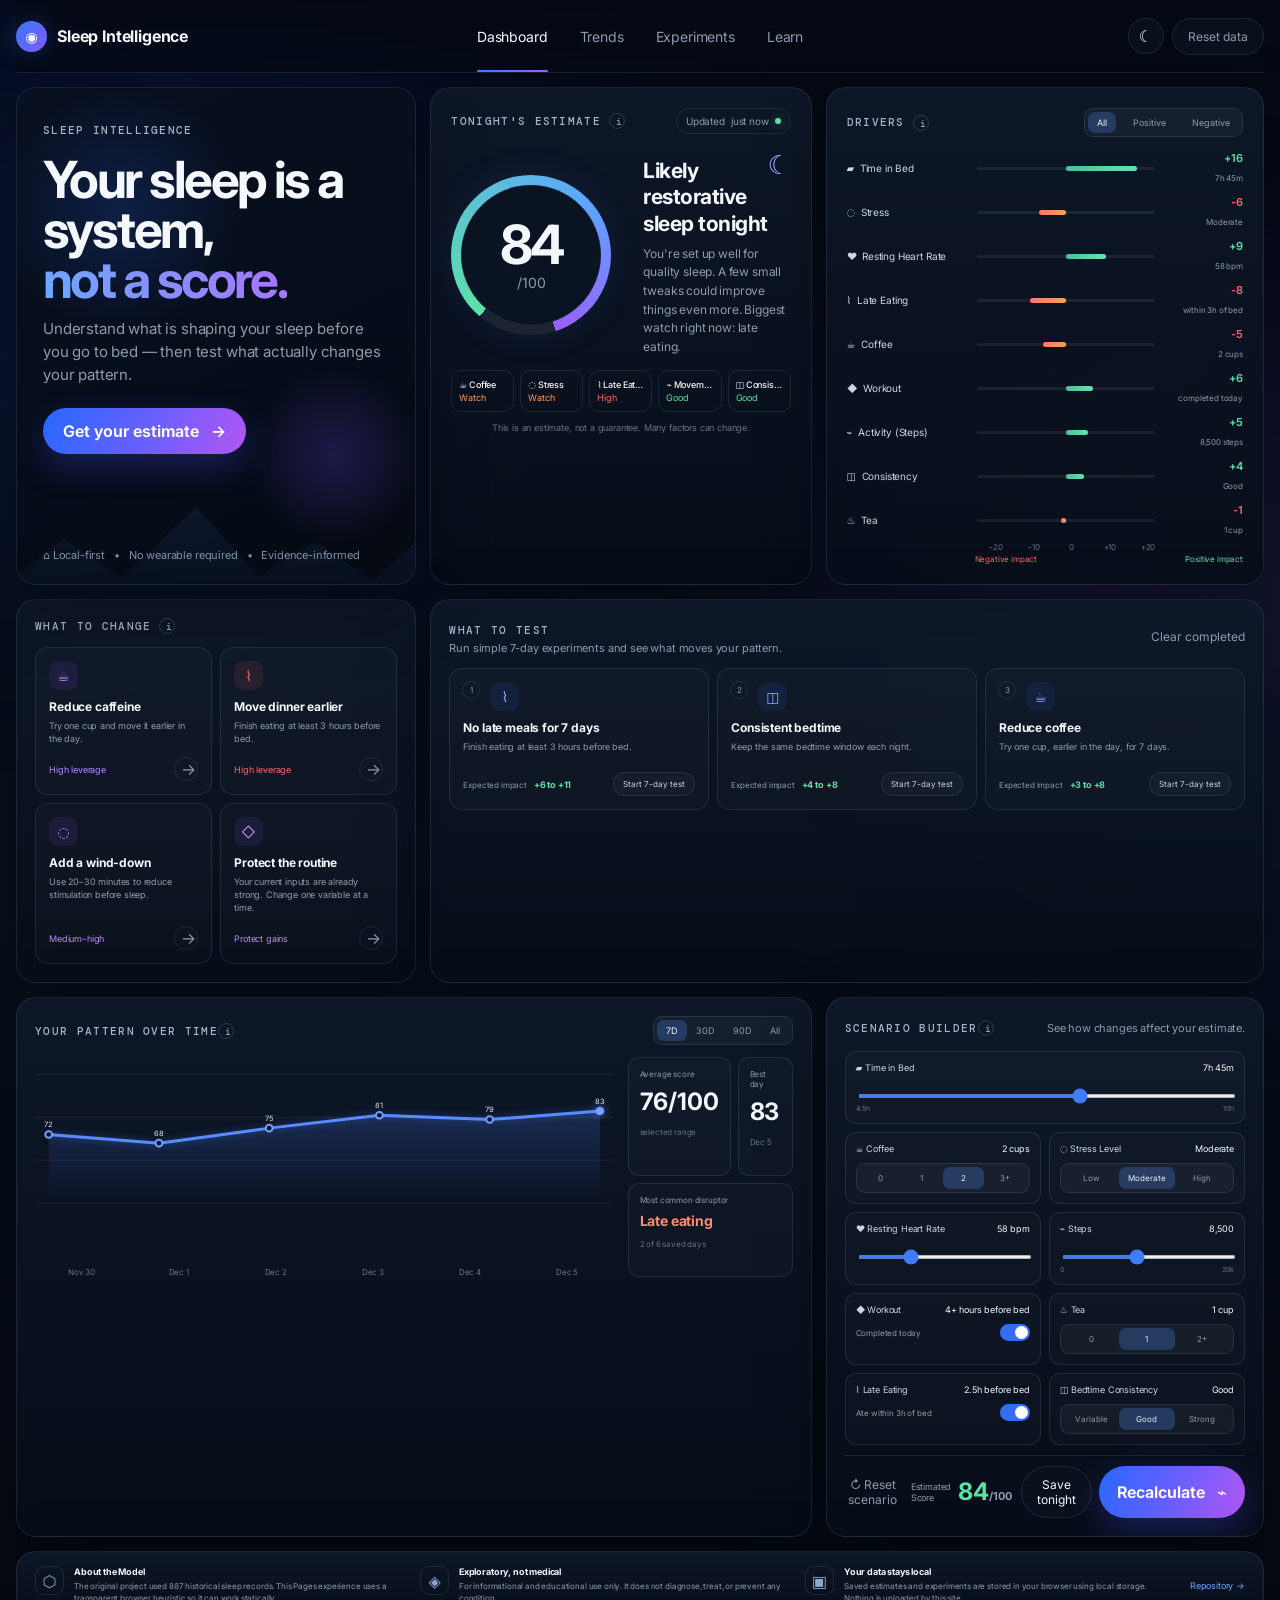
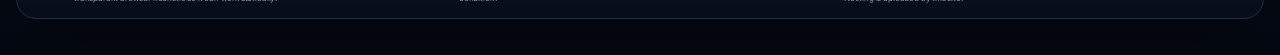
==== index.html @ 4081d312 "Serve Sleep Intelligence dashboard from configured Pages root" ====
<!doctype html>
<html lang="en">
<head>
  <meta charset="utf-8" />
  <meta name="viewport" content="width=device-width, initial-scale=1" />
  <meta name="theme-color" content="#050914" />
  <meta name="description" content="Sleep Intelligence — explore the signals shaping tonight's sleep, test changes, and build a personal pattern over time." />
  <title>Sleep Intelligence</title>
  <link rel="preconnect" href="https://fonts.googleapis.com">
  <link rel="preconnect" href="https://fonts.gstatic.com" crossorigin>
  <link href="https://fonts.googleapis.com/css2?family=DM+Mono:wght@400;500&family=Inter:wght@400;500;600;700&display=swap" rel="stylesheet">
  <link rel="stylesheet" href="docs/styles.css" />
</head>
<body>
  <div class="ambient ambient-a"></div>
  <div class="ambient ambient-b"></div>

  <header class="topbar">
    <a class="brand" href="#dashboard" aria-label="Sleep Intelligence home">
      <span class="brand-mark" aria-hidden="true">◉</span>
      <span>Sleep Intelligence</span>
    </a>
    <nav class="nav-tabs" aria-label="Primary navigation">
      <a class="active" href="#dashboard">Dashboard</a>
      <a href="#patterns">Trends</a>
      <a href="#experiments">Experiments</a>
      <a href="#about">Learn</a>
    </nav>
    <div class="top-actions">
      <button class="icon-button" id="theme-toggle" type="button" aria-label="Toggle theme" title="Toggle theme">☾</button>
      <button class="ghost-button" id="reset-data" type="button">Reset data</button>
    </div>
  </header>

  <main id="dashboard" class="dashboard-shell">
    <section class="hero-panel panel">
      <div class="hero-copy">
        <span class="eyebrow">SLEEP INTELLIGENCE</span>
        <h1>Your sleep is a system,<br><span>not a score.</span></h1>
        <p>Understand what is shaping your sleep before you go to bed — then test what actually changes your pattern.</p>
        <button class="primary-button" id="jump-to-builder" type="button">Get your estimate <span>→</span></button>
      </div>
      <div class="trust-row">
        <span>⌂ Local-first</span><span>•</span><span>No wearable required</span><span>•</span><span>Evidence-informed</span>
      </div>
    </section>

    <section class="estimate-panel panel" aria-live="polite">
      <div class="panel-heading"><div><span class="panel-title">TONIGHT'S ESTIMATE</span><button class="info-dot" type="button" data-tooltip="A browser-based directional estimate. It is not the trained Python model and it is not a medical prediction." aria-label="About tonight's estimate">i</button></div><span class="status-pill">Updated <span id="updated-time">now</span> <i></i></span></div>
      <div class="estimate-content">
        <div class="score-ring" id="score-ring"><div class="score-inner"><strong id="score">84</strong><span>/100</span></div></div>
        <div class="estimate-summary"><div class="moon-mark" aria-hidden="true">☾</div><h2 id="score-label">Likely restorative sleep tonight</h2><p id="score-copy">You're set up well for quality sleep. A few small tweaks could improve things even more.</p></div>
      </div>
      <div class="signal-badges" id="signal-badges"></div>
      <p class="microcopy">This is an estimate, not a guarantee. Many factors can change.</p>
    </section>

    <section class="drivers-panel panel">
      <div class="panel-heading"><div><span class="panel-title">DRIVERS</span><button class="info-dot" type="button" data-tooltip="Drivers show how each input moves this browser estimate relative to its neutral baseline. They do not prove causation." aria-label="About drivers">i</button></div><div class="segmented mini" id="driver-filter" role="group" aria-label="Driver filter"><button class="selected" type="button" data-filter="all">All</button><button type="button" data-filter="positive">Positive</button><button type="button" data-filter="negative">Negative</button></div></div>
      <div class="driver-list" id="driver-list"></div><div class="driver-axis"><span>−20</span><span>−10</span><span>0</span><span>+10</span><span>+20</span></div><div class="impact-legend"><span class="negative-text">Negative impact</span><span class="positive-text">Positive impact</span></div>
    </section>

    <section class="change-panel panel"><div class="section-label-row"><div><span class="panel-title">WHAT TO CHANGE</span><button class="info-dot" type="button" data-tooltip="Suggestions are generated from the inputs currently pulling your estimate down." aria-label="About recommendations">i</button></div></div><div class="recommendation-grid" id="recommendation-grid"></div></section>

    <section id="experiments" class="test-panel panel"><div class="section-label-row split"><div><span class="panel-title">WHAT TO TEST</span><p>Run simple 7-day experiments and see what moves your pattern.</p></div><button class="text-button" id="clear-experiments" type="button">Clear completed</button></div><div class="experiment-grid" id="experiment-grid"></div></section>

    <section id="patterns" class="pattern-panel panel">
      <div class="section-label-row split"><div><span class="panel-title">YOUR PATTERN OVER TIME</span><button class="info-dot" type="button" data-tooltip="Saved estimates live only in this browser's local storage unless you clear them." aria-label="About history">i</button></div><div class="segmented mini" id="range-filter" role="group" aria-label="History range"><button class="selected" type="button" data-range="7">7D</button><button type="button" data-range="30">30D</button><button type="button" data-range="90">90D</button><button type="button" data-range="all">All</button></div></div>
      <div class="trend-layout"><div class="chart-wrap"><svg id="trend-chart" viewBox="0 0 760 260" preserveAspectRatio="none" role="img" aria-label="Sleep estimate trend"></svg><div class="chart-labels" id="chart-labels"></div></div><div class="metric-stack"><div class="metric-card"><span>Average score</span><strong id="average-score">—</strong><small>selected range</small></div><div class="metric-card"><span>Best day</span><strong id="best-score">—</strong><small id="best-day">—</small></div><div class="metric-card disruptor"><span>Most common disruptor</span><strong id="common-disruptor">—</strong><small id="disruptor-count">—</small></div></div></div>
    </section>

    <section class="builder-panel panel" id="builder">
      <div class="section-label-row split"><div><span class="panel-title">SCENARIO BUILDER</span><button class="info-dot" type="button" data-tooltip="Change the inputs, recalculate, then save tonight to build your history." aria-label="About scenario builder">i</button></div><p>See how changes affect your estimate.</p></div>
      <form id="sleep-form" class="builder-grid">
        <div class="control-card wide"><div class="control-label"><span>▰ Time in Bed</span><output id="duration-value">7h 45m</output></div><input id="duration" type="range" min="4.5" max="10" step="0.25" value="7.75" /><div class="range-labels"><span>4.5h</span><span>10h</span></div></div>
        <div class="control-card"><div class="control-label"><span>☕ Coffee</span><output id="coffee-value">2 cups</output></div><div class="segmented control-segment" data-control="coffee"><button type="button" data-value="0">0</button><button type="button" data-value="1">1</button><button class="selected" type="button" data-value="2">2</button><button type="button" data-value="3">3+</button></div></div>
        <div class="control-card"><div class="control-label"><span>◌ Stress Level</span><output id="stress-value">Moderate</output></div><div class="segmented control-segment" data-control="stress"><button type="button" data-value="low">Low</button><button class="selected" type="button" data-value="moderate">Moderate</button><button type="button" data-value="high">High</button></div></div>
        <div class="control-card"><div class="control-label"><span>♥ Resting Heart Rate</span><output id="hr-value">58 bpm</output></div><input id="heart-rate" type="range" min="45" max="90" step="1" value="58" /></div>
        <div class="control-card"><div class="control-label"><span>⌁ Steps</span><output id="steps-value">8,500</output></div><input id="steps" type="range" min="0" max="20000" step="500" value="8500" /><div class="range-labels"><span>0</span><span>20k</span></div></div>
        <div class="control-card"><div class="control-label"><span>◆ Workout</span><output id="workout-value">4+ hours before bed</output></div><label class="switch-row"><span>Completed today</span><input id="workout" type="checkbox" checked><i></i></label></div>
        <div class="control-card"><div class="control-label"><span>♨ Tea</span><output id="tea-value">1 cup</output></div><div class="segmented control-segment" data-control="tea"><button type="button" data-value="0">0</button><button class="selected" type="button" data-value="1">1</button><button type="button" data-value="2">2+</button></div></div>
        <div class="control-card"><div class="control-label"><span>⌇ Late Eating</span><output id="late-value">2.5h before bed</output></div><label class="switch-row"><span>Ate within 3h of bed</span><input id="late-eating" type="checkbox" checked><i></i></label></div>
        <div class="control-card"><div class="control-label"><span>◫ Bedtime Consistency</span><output id="consistency-value">Good</output></div><div class="segmented control-segment" data-control="consistency"><button type="button" data-value="variable">Variable</button><button class="selected" type="button" data-value="good">Good</button><button type="button" data-value="strong">Strong</button></div></div>
      </form>
      <div class="builder-footer"><button class="text-button" id="reset-scenario" type="button">↻ Reset scenario</button><div class="builder-score">Estimated Score <strong><span id="footer-score">84</span><small>/100</small></strong></div><div class="builder-actions"><button class="secondary-button" id="save-tonight" type="button">Save tonight</button><button class="primary-button compact-button" id="recalculate" type="button">Recalculate <span>⌁</span></button></div></div>
    </section>

    <section id="about" class="about-strip panel">
      <article><span class="about-icon">⬡</span><div><strong>About the Model</strong><p>The original project used 887 historical sleep records. This Pages experience uses a transparent browser heuristic so it can work statically.</p></div></article>
      <article><span class="about-icon">◈</span><div><strong>Exploratory, not medical</strong><p>For informational and educational use only. It does not diagnose, treat, or prevent any condition.</p></div></article>
      <article><span class="about-icon">▣</span><div><strong>Your data stays local</strong><p>Saved estimates and experiments are stored in your browser using local storage. Nothing is uploaded by this site.</p></div></article>
      <a class="learn-link" href="https://github.com/Iamlegend-Imani/SleepPredictor" target="_blank" rel="noreferrer">Repository →</a>
    </section>
  </main>
  <div class="toast" id="toast" role="status" aria-live="polite"></div>
  <script src="docs/app.js"></script>
</body>
</html>
---- docs/styles.css ----
:root {
  --bg: #050914;
  --bg-2: #08101d;
  --panel: rgba(10, 18, 31, .90);
  --panel-2: rgba(13, 24, 40, .92);
  --panel-3: rgba(18, 30, 50, .78);
  --text: #f4f7fb;
  --muted: #8e9bad;
  --muted-2: #657387;
  --line: rgba(164, 185, 219, .13);
  --line-strong: rgba(164, 185, 219, .22);
  --blue: #3f7cff;
  --blue-2: #68a0ff;
  --purple: #9b5cff;
  --green: #5ce1a7;
  --orange: #ff9d55;
  --red: #ff646f;
  --yellow: #ffd36a;
  --shadow: 0 22px 70px rgba(0, 0, 0, .28);
  --radius: 20px;
}

* { box-sizing: border-box; }
html { scroll-behavior: smooth; }
body {
  margin: 0;
  min-height: 100vh;
  overflow-x: hidden;
  color: var(--text);
  background:
    radial-gradient(circle at 18% 16%, rgba(36, 92, 255, .10), transparent 28%),
    radial-gradient(circle at 82% 30%, rgba(140, 69, 255, .08), transparent 26%),
    linear-gradient(180deg, #040813 0%, #07101c 52%, #040812 100%);
  font-family: Inter, ui-sans-serif, system-ui, -apple-system, BlinkMacSystemFont, "Segoe UI", sans-serif;
  letter-spacing: -.01em;
}

body.light {
  --bg: #edf3fb;
  --bg-2: #f7faff;
  --panel: rgba(255,255,255,.90);
  --panel-2: rgba(248,251,255,.96);
  --panel-3: rgba(235,242,252,.92);
  --text: #122033;
  --muted: #5f7087;
  --muted-2: #7e8da0;
  --line: rgba(31, 61, 105, .12);
  --line-strong: rgba(31, 61, 105, .20);
  --shadow: 0 22px 70px rgba(44, 71, 110, .12);
  background: linear-gradient(180deg, #eef4fb 0%, #f8fbff 100%);
}

button, input { font: inherit; }
button { color: inherit; }
a { color: inherit; text-decoration: none; }
button:focus-visible, a:focus-visible, input:focus-visible {
  outline: 2px solid var(--blue-2);
  outline-offset: 2px;
}

.ambient {
  position: fixed;
  width: 440px;
  height: 440px;
  border-radius: 50%;
  filter: blur(150px);
  opacity: .10;
  pointer-events: none;
  z-index: -1;
}
.ambient-a { background: #316dff; left: -180px; top: 8%; }
.ambient-b { background: #8d4dff; right: -190px; top: 42%; }

.topbar {
  width: min(1480px, calc(100% - 32px));
  margin: 0 auto;
  min-height: 72px;
  display: grid;
  grid-template-columns: 1fr auto 1fr;
  gap: 24px;
  align-items: center;
  border-bottom: 1px solid var(--line);
  position: sticky;
  top: 0;
  z-index: 20;
  backdrop-filter: blur(18px);
  background: linear-gradient(180deg, rgba(5,9,20,.92), rgba(5,9,20,.72));
}
body.light .topbar { background: rgba(247,250,255,.84); }

.brand { display: inline-flex; align-items: center; gap: 10px; font-weight: 700; width: max-content; }
.brand-mark {
  width: 31px;
  height: 31px;
  border-radius: 50%;
  display: grid;
  place-items: center;
  color: white;
  background: linear-gradient(135deg, #3976ff, #815cff);
  box-shadow: 0 0 24px rgba(72, 116, 255, .28);
  font-size: 14px;
}

.nav-tabs { display: flex; align-items: stretch; gap: 32px; height: 72px; }
.nav-tabs a {
  display: grid;
  place-items: center;
  position: relative;
  font-size: 14px;
  color: var(--muted);
  transition: color .2s ease;
}
.nav-tabs a:hover, .nav-tabs a.active { color: var(--text); }
.nav-tabs a.active::after {
  content: "";
  position: absolute;
  left: 0;
  right: 0;
  bottom: 0;
  height: 2px;
  border-radius: 2px;
  background: linear-gradient(90deg, var(--blue), #a75cff);
}

.top-actions { justify-self: end; display: flex; gap: 8px; align-items: center; }
.icon-button, .ghost-button, .secondary-button, .text-button, .primary-button {
  border: 0;
  cursor: pointer;
  transition: transform .18s ease, background .18s ease, border-color .18s ease, opacity .18s ease;
}
.icon-button:hover, .ghost-button:hover, .secondary-button:hover, .primary-button:hover { transform: translateY(-1px); }
.icon-button {
  width: 36px;
  height: 36px;
  display: grid;
  place-items: center;
  border-radius: 999px;
  border: 1px solid var(--line);
  background: var(--panel);
}
.ghost-button, .secondary-button {
  border: 1px solid var(--line);
  background: var(--panel);
  border-radius: 999px;
  padding: 10px 15px;
  color: var(--muted);
  font-size: 12px;
}
.secondary-button { color: var(--text); }
.text-button { background: transparent; color: var(--muted); padding: 6px 0; font-size: 12px; }
.text-button:hover { color: var(--text); }
.primary-button {
  display: inline-flex;
  align-items: center;
  justify-content: center;
  gap: 12px;
  padding: 13px 20px;
  border-radius: 999px;
  background: linear-gradient(110deg, #2868ff, #6f5eff 55%, #b156f1);
  color: #fff;
  font-weight: 650;
  box-shadow: 0 12px 34px rgba(76, 84, 255, .28);
}
.compact-button { padding: 11px 18px; }

.dashboard-shell {
  width: min(1480px, calc(100% - 32px));
  margin: 14px auto 36px;
  display: grid;
  grid-template-columns: 1.05fr 1fr 1.15fr;
  gap: 14px;
}

.panel {
  border: 1px solid var(--line);
  border-radius: var(--radius);
  background: linear-gradient(180deg, rgba(14, 24, 40, .94), rgba(7, 14, 25, .94));
  box-shadow: var(--shadow);
  overflow: hidden;
}
body.light .panel { background: var(--panel); }

.hero-panel {
  min-height: 345px;
  padding: 30px 26px 22px;
  display: flex;
  flex-direction: column;
  justify-content: space-between;
  position: relative;
  background:
    radial-gradient(circle at 80% 74%, rgba(115, 76, 255, .22), transparent 18%),
    radial-gradient(circle at 26% 25%, rgba(47, 110, 255, .18), transparent 26%),
    linear-gradient(155deg, rgba(8,17,33,.97), rgba(5,10,19,.98));
}
.hero-panel::after {
  content: "";
  position: absolute;
  left: -6%;
  right: -5%;
  bottom: -50px;
  height: 165px;
  opacity: .42;
  clip-path: polygon(0 76%, 16% 42%, 29% 66%, 46% 23%, 60% 65%, 73% 44%, 86% 68%, 100% 33%, 100% 100%, 0 100%);
  background: linear-gradient(180deg, #172b50, #07101f);
  pointer-events: none;
}
.hero-copy, .trust-row { position: relative; z-index: 2; }
.eyebrow, .panel-title {
  font: 500 11px/1 DM Mono, ui-monospace, monospace;
  letter-spacing: .12em;
  color: #a7b4c7;
}
.hero-panel h1 {
  margin: 16px 0 12px;
  font-size: clamp(36px, 4vw, 58px);
  line-height: .98;
  letter-spacing: -.05em;
}
.hero-panel h1 span {
  background: linear-gradient(90deg, #6ca7ff, #a675ff);
  -webkit-background-clip: text;
  background-clip: text;
  color: transparent;
}
.hero-panel p { margin: 0 0 22px; color: var(--muted); max-width: 520px; font-size: 15px; line-height: 1.55; }
.trust-row { display: flex; flex-wrap: wrap; gap: 9px; color: #8290a5; font-size: 11px; }

.estimate-panel { padding: 20px; min-height: 345px; }
.panel-heading, .section-label-row {
  display: flex;
  align-items: center;
  justify-content: space-between;
  gap: 12px;
}
.panel-heading > div, .section-label-row > div:first-child { display: flex; align-items: center; gap: 8px; }
.section-label-row.split > div:first-child { display: block; }
.section-label-row.split > div:first-child .panel-title { display: inline-block; margin-bottom: 5px; }
.section-label-row p { margin: 0; color: var(--muted); font-size: 11px; }
.info-dot {
  width: 16px;
  height: 16px;
  border-radius: 50%;
  border: 1px solid var(--line-strong);
  background: transparent;
  color: var(--muted);
  font: 500 10px DM Mono, monospace;
  cursor: help;
  position: relative;
}
.info-dot:hover::after, .info-dot:focus-visible::after {
  content: attr(data-tooltip);
  position: absolute;
  top: 22px;
  left: 0;
  width: 260px;
  padding: 10px 12px;
  border-radius: 10px;
  background: #101a2b;
  border: 1px solid var(--line-strong);
  color: #dce6f5;
  font: 400 11px/1.45 Inter, sans-serif;
  letter-spacing: normal;
  z-index: 50;
  box-shadow: var(--shadow);
  text-align: left;
}
.status-pill {
  display: inline-flex;
  align-items: center;
  gap: 6px;
  padding: 6px 9px;
  border: 1px solid var(--line);
  border-radius: 999px;
  color: var(--muted);
  font-size: 10px;
}
.status-pill i { width: 6px; height: 6px; border-radius: 50%; background: var(--green); box-shadow: 0 0 10px rgba(92,225,167,.6); }

.estimate-content { display: grid; grid-template-columns: 170px 1fr; gap: 22px; align-items: center; padding: 19px 0 14px; }
.score-ring {
  width: 160px;
  height: 160px;
  border-radius: 50%;
  display: grid;
  place-items: center;
  background: conic-gradient(from 220deg, #5ce1a7 0deg, #5ba6ff 190deg, #9a5eff 302deg, rgba(255,255,255,.08) 302deg 360deg);
  box-shadow: 0 0 35px rgba(74, 121, 255, .10);
  position: relative;
}
.score-ring::before { content: ""; position: absolute; inset: 10px; border-radius: 50%; background: #091321; border: 1px solid rgba(255,255,255,.05); }
body.light .score-ring::before { background: #f7fbff; }
.score-inner { position: relative; z-index: 2; text-align: center; }
.score-inner strong { display: block; font-size: 54px; letter-spacing: -.055em; line-height: 1; }
.score-inner span { color: var(--muted); font-size: 14px; }
.estimate-summary { position: relative; }
.estimate-summary h2 { margin: 5px 0 8px; font-size: 21px; line-height: 1.25; letter-spacing: -.025em; max-width: 260px; }
.estimate-summary p { margin: 0; color: var(--muted); font-size: 12px; line-height: 1.55; max-width: 300px; }
.moon-mark { font-size: 26px; color: #9cb3ff; position: absolute; right: 0; top: -4px; }
.signal-badges { display: grid; grid-template-columns: repeat(5, 1fr); gap: 6px; }
.signal-badge { border: 1px solid var(--line); border-radius: 10px; padding: 8px 7px; min-width: 0; }
.signal-badge strong { display: block; font-size: 9px; font-weight: 500; white-space: nowrap; overflow: hidden; text-overflow: ellipsis; }
.signal-badge span { display: block; margin-top: 2px; font-size: 9px; color: var(--green); }
.signal-badge.watch span { color: var(--orange); }
.signal-badge.bad span { color: var(--red); }
.microcopy { text-align: center; color: var(--muted-2); font-size: 9px; margin: 10px 0 0; }

.drivers-panel { padding: 20px; min-height: 345px; }
.segmented { display: inline-flex; padding: 3px; border-radius: 9px; background: rgba(255,255,255,.04); border: 1px solid var(--line); }
.segmented button {
  border: 0;
  background: transparent;
  color: var(--muted);
  cursor: pointer;
  border-radius: 7px;
}
.segmented.mini button { padding: 5px 9px; font-size: 9px; }
.segmented button.selected { background: rgba(69,112,197,.35); color: #eaf2ff; }
body.light .segmented button.selected { color: #17355e; background: #dce8fa; }
.driver-list { margin-top: 14px; display: grid; gap: 10px; }
.driver-row { display: grid; grid-template-columns: 118px 1fr 76px; gap: 12px; align-items: center; }
.driver-name { font-size: 10px; color: #cdd6e4; white-space: nowrap; overflow: hidden; text-overflow: ellipsis; }
body.light .driver-name { color: var(--text); }
.driver-track { height: 5px; position: relative; background: linear-gradient(90deg, transparent 49.6%, rgba(255,255,255,.16) 50%, transparent 50.4%); }
.driver-track::before { content: ""; position: absolute; left: 0; right: 0; top: 1px; height: 3px; border-radius: 999px; background: rgba(255,255,255,.07); }
.driver-bar { position: absolute; top: 0; height: 5px; border-radius: 999px; }
.driver-bar.positive { left: 50%; background: linear-gradient(90deg, #4fbe95, #71ddb1); }
.driver-bar.negative { right: 50%; background: linear-gradient(90deg, #ff736c, #f3a05d); }
.driver-value { text-align: right; }
.driver-value strong { display: block; font-size: 11px; font-weight: 600; }
.driver-value strong.positive { color: var(--green); }
.driver-value strong.negative { color: var(--red); }
.driver-value small { color: var(--muted); font-size: 8px; }
.driver-axis { display: grid; grid-template-columns: repeat(5, 1fr); color: var(--muted-2); font-size: 8px; padding: 5px 76px 0 130px; }
.driver-axis span { text-align: center; }
.impact-legend { display: flex; justify-content: space-between; font-size: 8px; margin-top: 2px; padding-left: 128px; }
.negative-text { color: var(--red); }
.positive-text { color: var(--green); }

.change-panel { grid-column: 1 / span 1; padding: 18px; }
.test-panel { grid-column: 2 / span 2; padding: 18px; }
.recommendation-grid { display: grid; grid-template-columns: repeat(2, 1fr); gap: 8px; margin-top: 13px; }
.recommendation-card, .experiment-card {
  border: 1px solid var(--line);
  border-radius: 13px;
  background: rgba(255,255,255,.018);
  padding: 13px;
}
.recommendation-card { min-height: 142px; display: flex; flex-direction: column; }
.rec-icon, .exp-icon { width: 29px; height: 29px; display: grid; place-items: center; border-radius: 9px; background: rgba(58, 112, 255, .10); color: #8aaeff; font-size: 14px; }
.recommendation-card[data-tone="high"] .rec-icon { background: rgba(255, 100, 111, .10); color: var(--red); }
.recommendation-card[data-tone="medium"] .rec-icon { background: rgba(155, 92, 255, .10); color: #ba8dff; }
.recommendation-card h3, .experiment-card h3 { margin: 9px 0 5px; font-size: 12px; line-height: 1.25; }
.recommendation-card p, .experiment-card p { margin: 0; color: var(--muted); font-size: 9px; line-height: 1.45; }
.recommendation-card footer { margin-top: auto; padding-top: 12px; display: flex; align-items: center; justify-content: space-between; }
.impact-tag { font-size: 9px; color: #b58aff; }
.impact-tag.high { color: var(--red); }
.rec-arrow { width: 24px; height: 24px; border-radius: 50%; border: 1px solid var(--line); background: transparent; color: var(--muted); cursor: pointer; }

.experiment-grid { display: grid; grid-template-columns: repeat(3, 1fr); gap: 8px; margin-top: 13px; }
.experiment-card { min-height: 142px; position: relative; display: flex; flex-direction: column; }
.exp-number { position: absolute; top: 12px; left: 12px; width: 18px; height: 18px; border: 1px solid var(--line); border-radius: 50%; display: grid; place-items: center; font-size: 8px; color: var(--muted); }
.exp-icon { margin-left: 27px; }
.experiment-card footer { margin-top: auto; padding-top: 10px; display: flex; align-items: center; justify-content: space-between; gap: 8px; }
.expected { color: var(--muted); font-size: 8px; }
.expected strong { margin-left: 5px; color: var(--green); font-size: 9px; }
.experiment-button { border: 1px solid var(--line); background: rgba(255,255,255,.03); color: #cdd8e8; border-radius: 999px; padding: 6px 9px; font-size: 8px; cursor: pointer; }
.experiment-button.running { color: var(--green); border-color: rgba(92,225,167,.28); background: rgba(92,225,167,.07); }
.experiment-button.complete { color: #b68bff; border-color: rgba(182,139,255,.3); }

.pattern-panel { grid-column: 1 / span 2; padding: 18px; min-height: 300px; }
.builder-panel { grid-column: 3 / span 1; padding: 18px; min-height: 300px; }
.trend-layout { display: grid; grid-template-columns: 1fr 165px; gap: 14px; margin-top: 12px; }
.chart-wrap { min-width: 0; position: relative; height: 220px; padding-bottom: 28px; }
#trend-chart { width: 100%; height: 190px; overflow: visible; }
.chart-grid-line { stroke: rgba(255,255,255,.07); stroke-width: 1; vector-effect: non-scaling-stroke; }
body.light .chart-grid-line { stroke: rgba(31,61,105,.10); }
.chart-line { fill: none; stroke: #5a8cff; stroke-width: 3; vector-effect: non-scaling-stroke; filter: drop-shadow(0 0 5px rgba(66, 121, 255, .45)); }
.chart-area { fill: url(#chartGradient); opacity: .38; }
.chart-dot { fill: #0a1220; stroke: #70a0ff; stroke-width: 2; vector-effect: non-scaling-stroke; }
.chart-dot.today { fill: #78a6ff; filter: drop-shadow(0 0 6px rgba(77,126,255,.85)); }
.chart-value { fill: #dce7f7; font-size: 10px; font-family: Inter, sans-serif; }
body.light .chart-value { fill: #294261; }
.chart-labels { display: grid; gap: 4px; position: absolute; left: 0; right: 0; bottom: 0; color: var(--muted-2); font-size: 8px; }
.chart-labels span { text-align: center; white-space: nowrap; }
.metric-stack { display: grid; grid-template-columns: 1fr 1fr; gap: 7px; }
.metric-card { border: 1px solid var(--line); border-radius: 11px; padding: 11px; min-height: 88px; background: rgba(255,255,255,.02); }
.metric-card span { display: block; color: var(--muted); font-size: 8px; }
.metric-card strong { display: block; font-size: 24px; margin: 8px 0 3px; }
.metric-card small { color: var(--muted-2); font-size: 8px; }
.metric-card.disruptor { grid-column: 1 / -1; min-height: 74px; }
.metric-card.disruptor strong { font-size: 14px; color: #ff8a72; margin: 7px 0 2px; }

.builder-grid { display: grid; grid-template-columns: 1fr 1fr; gap: 8px; margin-top: 12px; }
.control-card { border: 1px solid var(--line); border-radius: 11px; padding: 10px; background: rgba(255,255,255,.018); min-width: 0; }
.control-card.wide { grid-column: 1 / -1; }
.control-label { display: flex; align-items: center; justify-content: space-between; gap: 8px; margin-bottom: 9px; }
.control-label span { color: #cbd5e4; font-size: 9px; }
body.light .control-label span { color: var(--text); }
.control-label output { color: var(--text); font-size: 9px; white-space: nowrap; }
input[type="range"] { width: 100%; accent-color: var(--blue); height: 4px; }
.range-labels { display: flex; justify-content: space-between; margin-top: 2px; color: var(--muted-2); font-size: 7px; }
.control-segment { width: 100%; display: grid; grid-auto-flow: column; grid-auto-columns: 1fr; }
.control-segment button { padding: 6px 4px; font-size: 8px; }
.switch-row { display: flex; align-items: center; justify-content: space-between; gap: 10px; color: var(--muted); font-size: 8px; cursor: pointer; }
.switch-row input { position: absolute; opacity: 0; pointer-events: none; }
.switch-row i { width: 30px; height: 17px; border-radius: 999px; background: #222f43; position: relative; flex: none; transition: .18s ease; }
.switch-row i::after { content: ""; width: 13px; height: 13px; border-radius: 50%; position: absolute; left: 2px; top: 2px; background: #8392a7; transition: .18s ease; }
.switch-row input:checked + i { background: #356df2; }
.switch-row input:checked + i::after { transform: translateX(13px); background: white; }
.builder-footer { display: flex; align-items: center; gap: 10px; margin-top: 10px; padding-top: 10px; border-top: 1px solid var(--line); }
.builder-score { margin-left: auto; color: var(--muted); font-size: 9px; display: flex; align-items: center; gap: 7px; }
.builder-score strong { color: var(--green); font-size: 24px; line-height: 1; }
.builder-score small { color: var(--muted); font-size: 11px; }
.builder-actions { display: flex; gap: 7px; }

.about-strip { grid-column: 1 / -1; display: grid; grid-template-columns: repeat(3, 1fr) auto; gap: 18px; align-items: center; padding: 14px 18px; }
.about-strip article { display: flex; gap: 10px; align-items: flex-start; }
.about-icon { width: 29px; height: 29px; border: 1px solid var(--line); border-radius: 9px; display: grid; place-items: center; color: #8ea7ce; flex: none; }
.about-strip strong { font-size: 9px; display: block; margin-bottom: 4px; }
.about-strip p { margin: 0; color: var(--muted); font-size: 8px; line-height: 1.45; }
.learn-link { color: #72a1ff; font-size: 9px; white-space: nowrap; }

.toast {
  position: fixed;
  right: 22px;
  bottom: 22px;
  z-index: 100;
  transform: translateY(20px);
  opacity: 0;
  pointer-events: none;
  padding: 11px 14px;
  border-radius: 11px;
  border: 1px solid var(--line-strong);
  background: #101a2b;
  color: #eaf2ff;
  font-size: 11px;
  box-shadow: var(--shadow);
  transition: .22s ease;
}
.toast.show { transform: translateY(0); opacity: 1; }

@media (max-width: 1180px) {
  .dashboard-shell { grid-template-columns: 1fr 1fr; }
  .hero-panel { grid-column: 1; }
  .estimate-panel { grid-column: 2; }
  .drivers-panel, .change-panel, .test-panel, .pattern-panel, .builder-panel { grid-column: 1 / -1; }
  .drivers-panel { min-height: auto; }
  .recommendation-grid { grid-template-columns: repeat(4, 1fr); }
  .builder-grid { grid-template-columns: repeat(3, 1fr); }
  .control-card.wide { grid-column: span 2; }
}

@media (max-width: 820px) {
  .topbar { grid-template-columns: 1fr auto; min-height: 62px; }
  .nav-tabs { order: 3; grid-column: 1 / -1; height: 44px; gap: 22px; overflow-x: auto; }
  .nav-tabs a { font-size: 12px; }
  .dashboard-shell { grid-template-columns: 1fr; margin-top: 10px; }
  .hero-panel, .estimate-panel, .drivers-panel, .change-panel, .test-panel, .pattern-panel, .builder-panel { grid-column: 1; }
  .estimate-content { grid-template-columns: 140px 1fr; }
  .score-ring { width: 135px; height: 135px; }
  .score-inner strong { font-size: 46px; }
  .recommendation-grid, .experiment-grid { grid-template-columns: repeat(2, 1fr); }
  .trend-layout { grid-template-columns: 1fr; }
  .metric-stack { grid-template-columns: repeat(3, 1fr); }
  .metric-card.disruptor { grid-column: auto; }
  .builder-grid { grid-template-columns: 1fr 1fr; }
  .control-card.wide { grid-column: 1 / -1; }
  .about-strip { grid-template-columns: 1fr; }
  .learn-link { justify-self: start; }
}

@media (max-width: 560px) {
  .topbar, .dashboard-shell { width: min(100% - 18px, 1480px); }
  .top-actions .ghost-button { display: none; }
  .hero-panel { min-height: 320px; padding: 24px 18px 18px; }
  .hero-panel h1 { font-size: 39px; }
  .estimate-panel, .drivers-panel, .change-panel, .test-panel, .pattern-panel, .builder-panel { padding: 15px; }
  .estimate-content { grid-template-columns: 1fr; justify-items: center; text-align: center; }
  .estimate-summary h2, .estimate-summary p { max-width: none; }
  .moon-mark { display: none; }
  .signal-badges { grid-template-columns: repeat(2, 1fr); }
  .driver-row { grid-template-columns: 90px 1fr 58px; gap: 8px; }
  .driver-axis { padding-left: 96px; padding-right: 58px; }
  .impact-legend { padding-left: 96px; }
  .recommendation-grid, .experiment-grid, .builder-grid { grid-template-columns: 1fr; }
  .control-card.wide { grid-column: 1; }
  .trend-layout { display: block; }
  .chart-wrap { margin-bottom: 8px; }
  .metric-stack { grid-template-columns: 1fr 1fr; }
  .metric-card.disruptor { grid-column: 1 / -1; }
  .builder-footer { flex-wrap: wrap; }
  .builder-score { order: -1; width: 100%; margin-left: 0; justify-content: space-between; }
  .builder-actions { margin-left: auto; }
  .section-label-row.split { align-items: flex-start; }
}
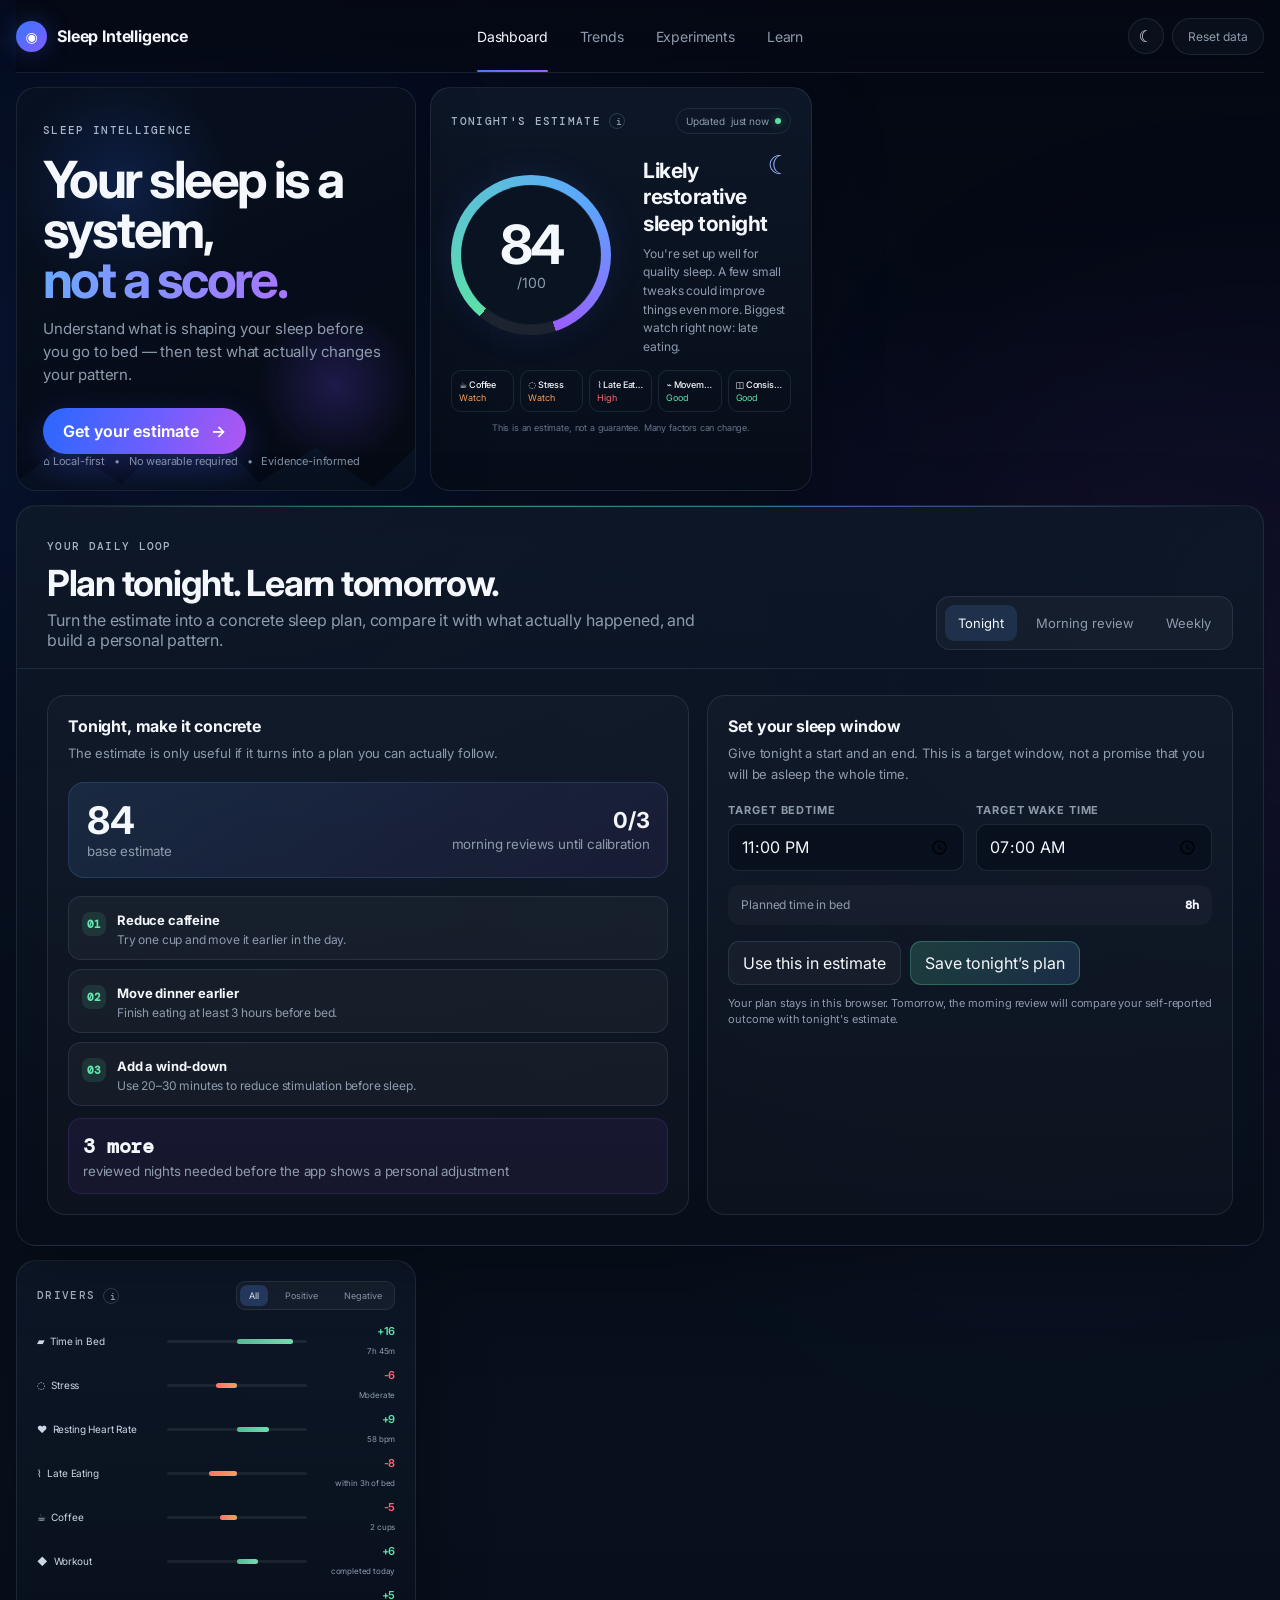
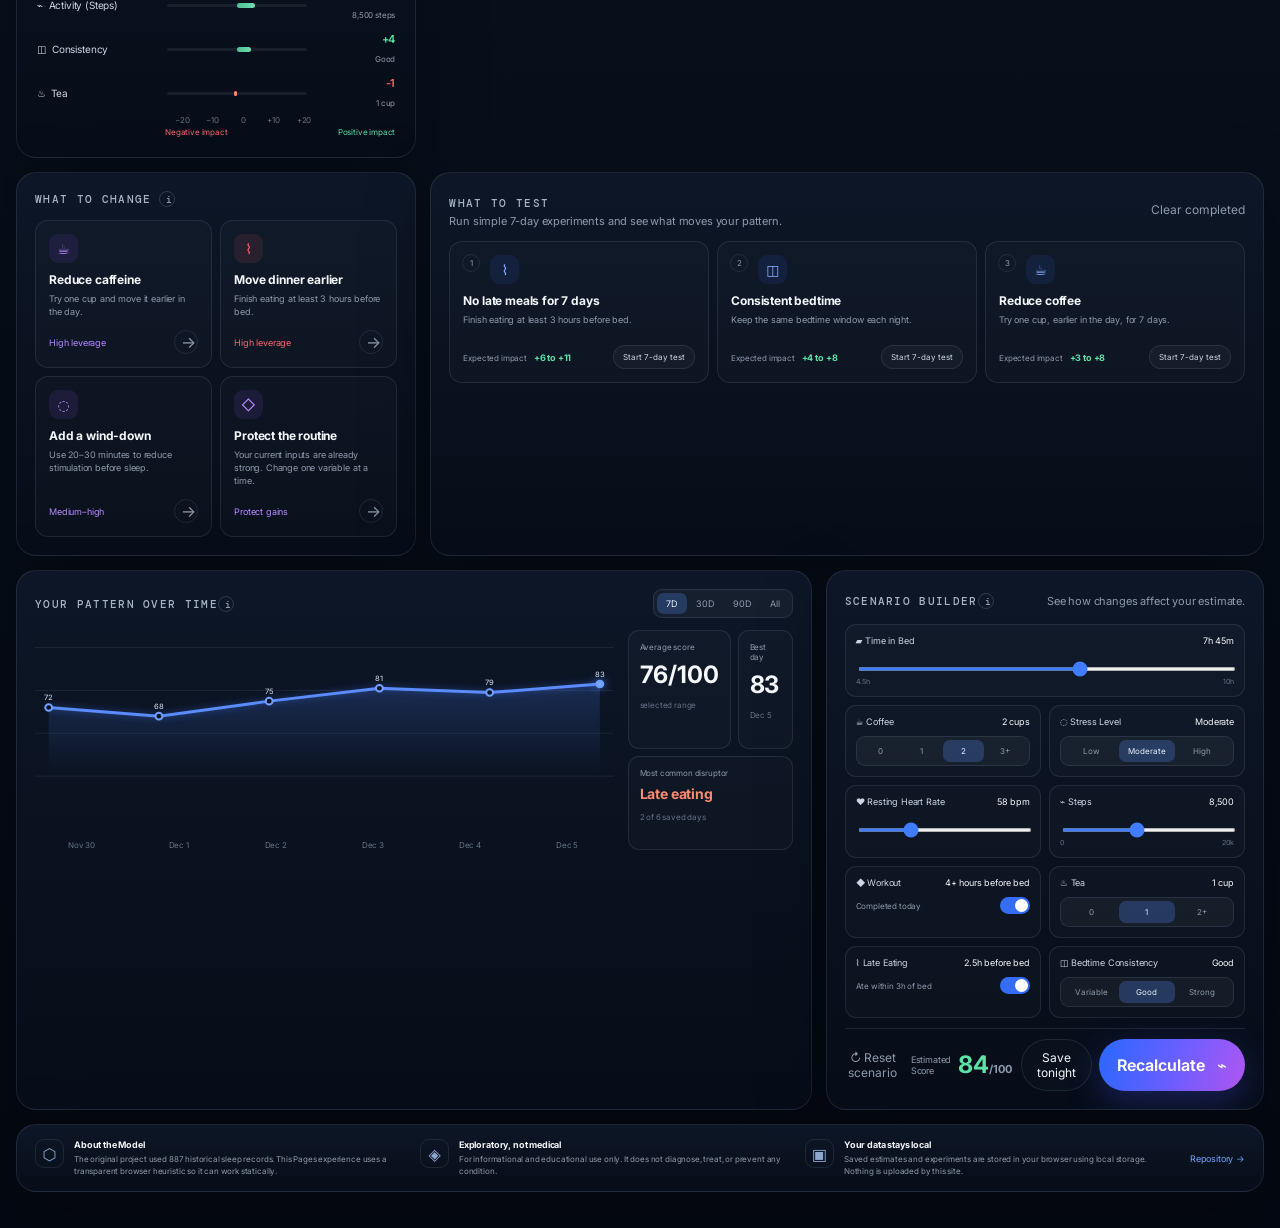
==== commit c07f1058: "Load practical sleep loop on published Pages root" ====
--- a/index.html
+++ b/index.html
@@ -94,5 +94,6 @@
   </main>
   <div class="toast" id="toast" role="status" aria-live="polite"></div>
   <script src="docs/app.js"></script>
+  <script src="docs/practical.js"></script>
 </body>
-</html>
+</html>
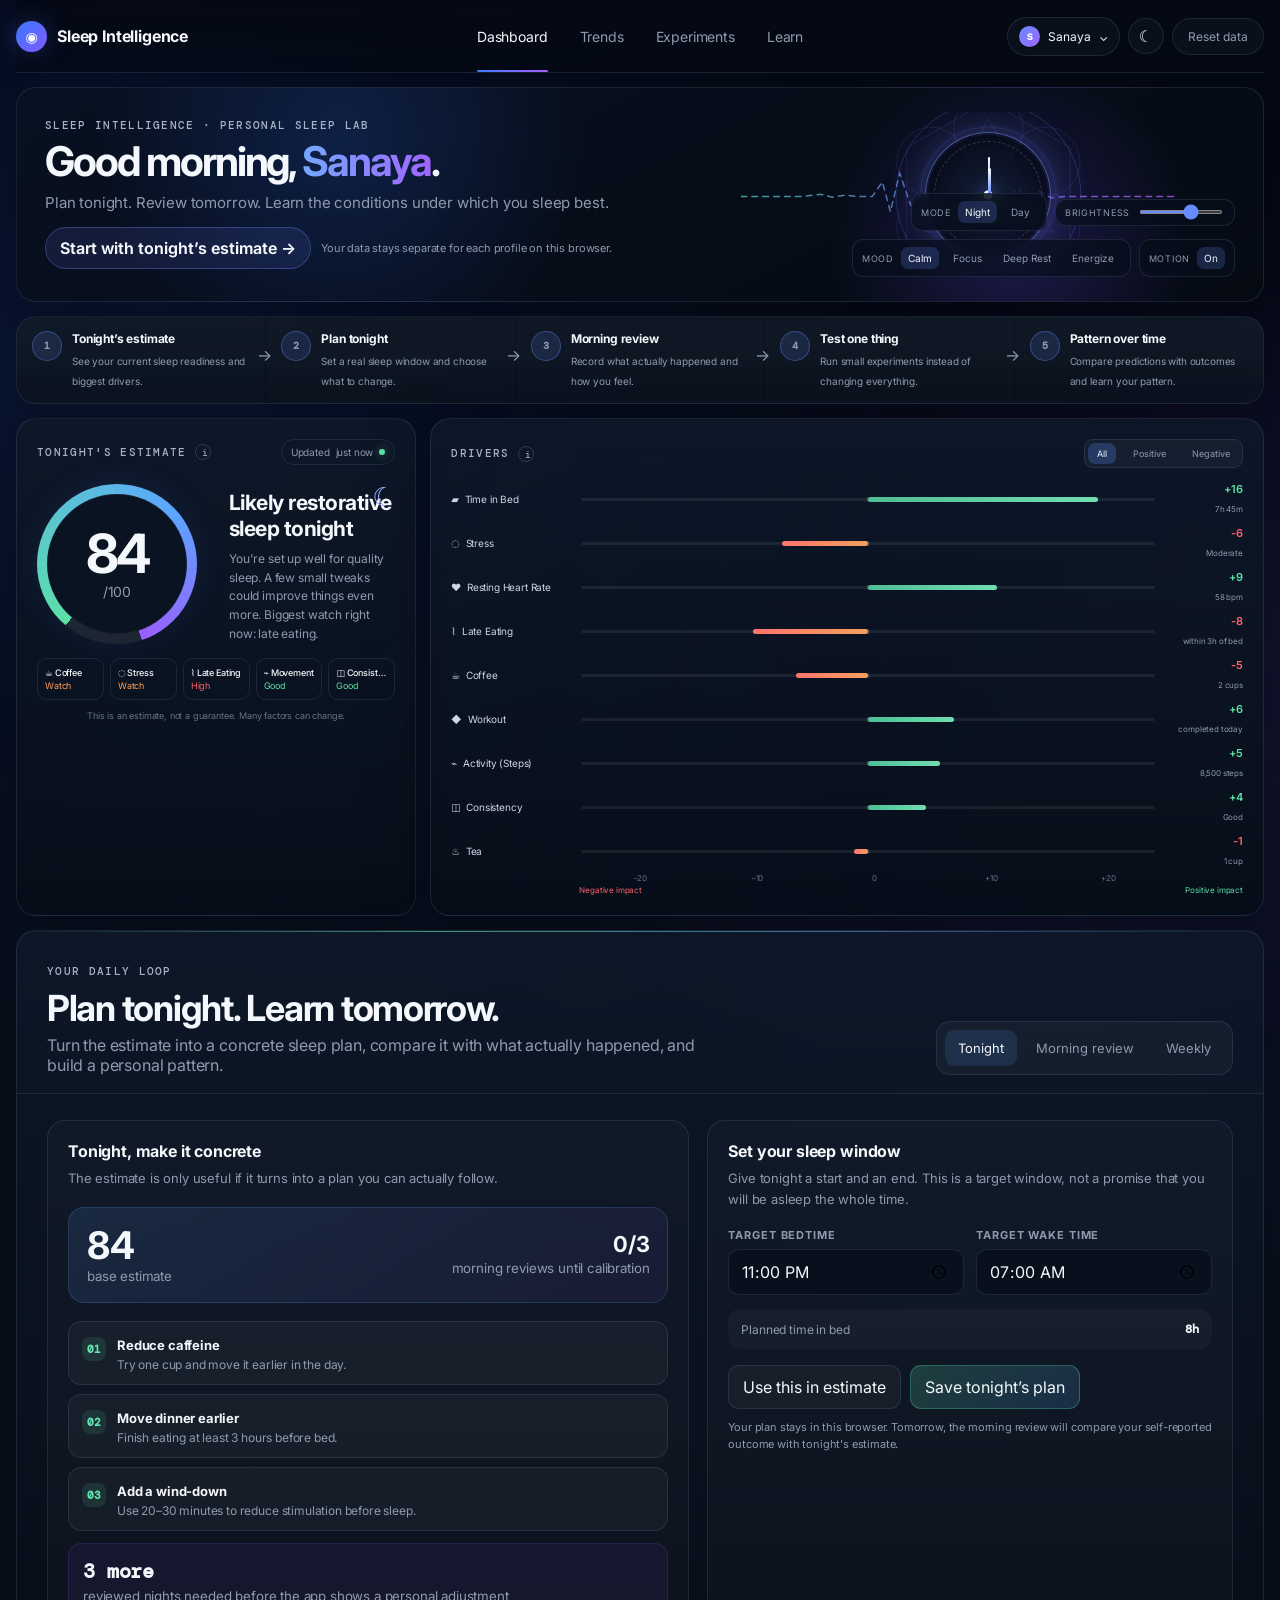
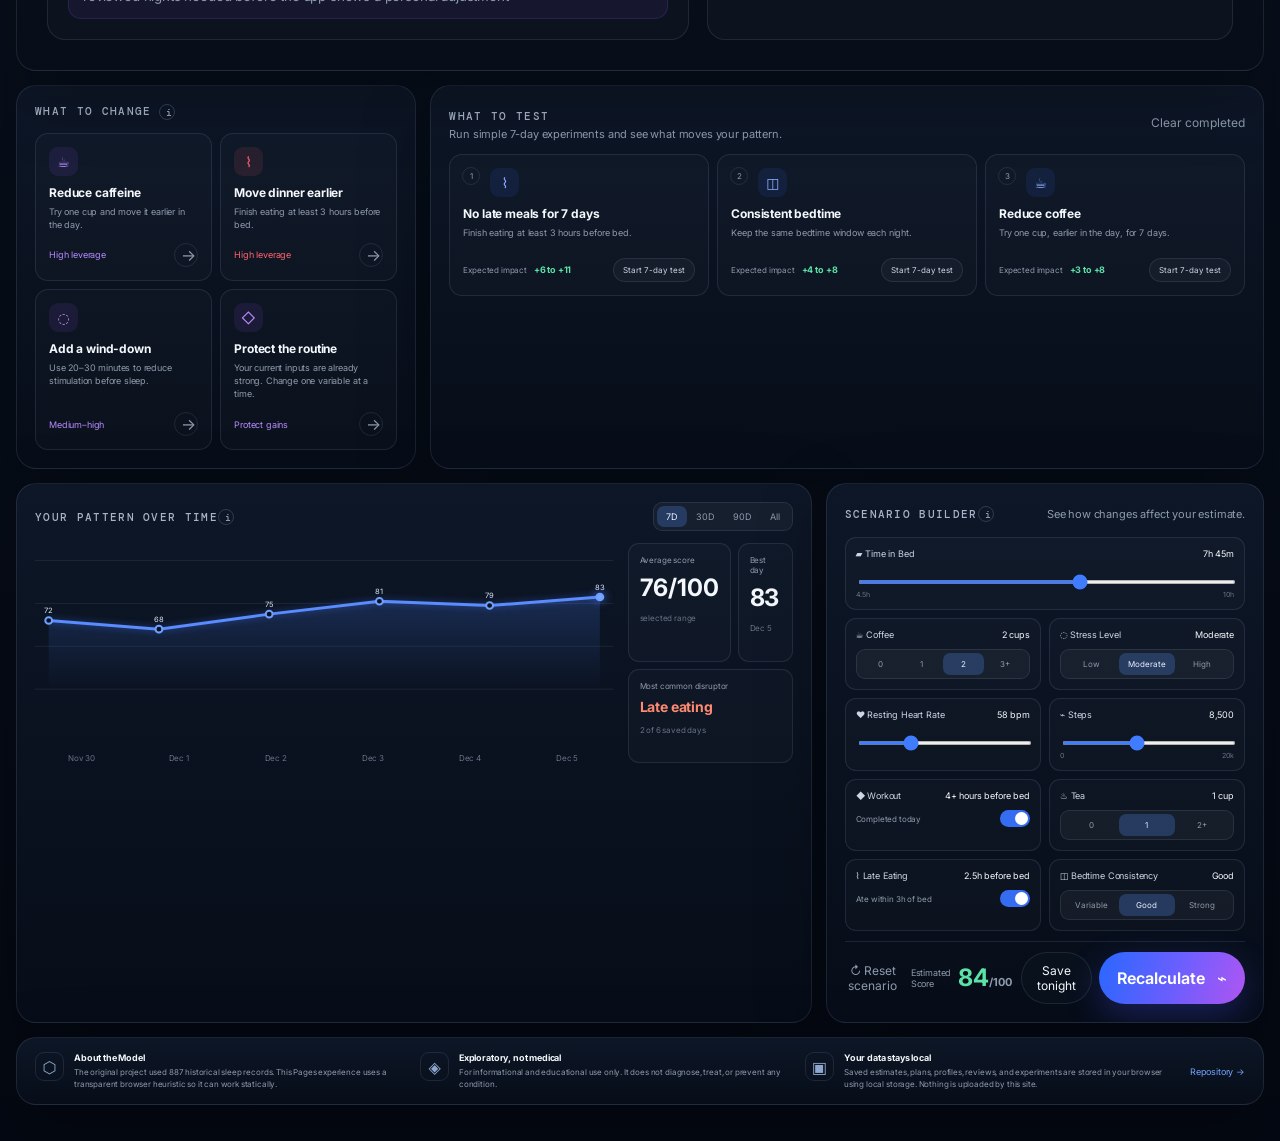
==== commit 3088f405: "Load personalized adaptive dashboard experience" ====
--- a/index.html
+++ b/index.html
@@ -4,7 +4,7 @@
   <meta charset="utf-8" />
   <meta name="viewport" content="width=device-width, initial-scale=1" />
   <meta name="theme-color" content="#050914" />
-  <meta name="description" content="Sleep Intelligence — explore the signals shaping tonight's sleep, test changes, and build a personal pattern over time." />
+  <meta name="description" content="Sleep Intelligence — plan tonight, review tomorrow, and learn the conditions under which you sleep best." />
   <title>Sleep Intelligence</title>
   <link rel="preconnect" href="https://fonts.googleapis.com">
   <link rel="preconnect" href="https://fonts.gstatic.com" crossorigin>
@@ -88,12 +88,13 @@
     <section id="about" class="about-strip panel">
       <article><span class="about-icon">⬡</span><div><strong>About the Model</strong><p>The original project used 887 historical sleep records. This Pages experience uses a transparent browser heuristic so it can work statically.</p></div></article>
       <article><span class="about-icon">◈</span><div><strong>Exploratory, not medical</strong><p>For informational and educational use only. It does not diagnose, treat, or prevent any condition.</p></div></article>
-      <article><span class="about-icon">▣</span><div><strong>Your data stays local</strong><p>Saved estimates and experiments are stored in your browser using local storage. Nothing is uploaded by this site.</p></div></article>
+      <article><span class="about-icon">▣</span><div><strong>Your data stays local</strong><p>Saved estimates, plans, profiles, reviews, and experiments are stored in your browser using local storage. Nothing is uploaded by this site.</p></div></article>
       <a class="learn-link" href="https://github.com/Iamlegend-Imani/SleepPredictor" target="_blank" rel="noreferrer">Repository →</a>
     </section>
   </main>
   <div class="toast" id="toast" role="status" aria-live="polite"></div>
   <script src="docs/app.js"></script>
   <script src="docs/practical.js"></script>
+  <script src="docs/experience.js"></script>
 </body>
 </html>
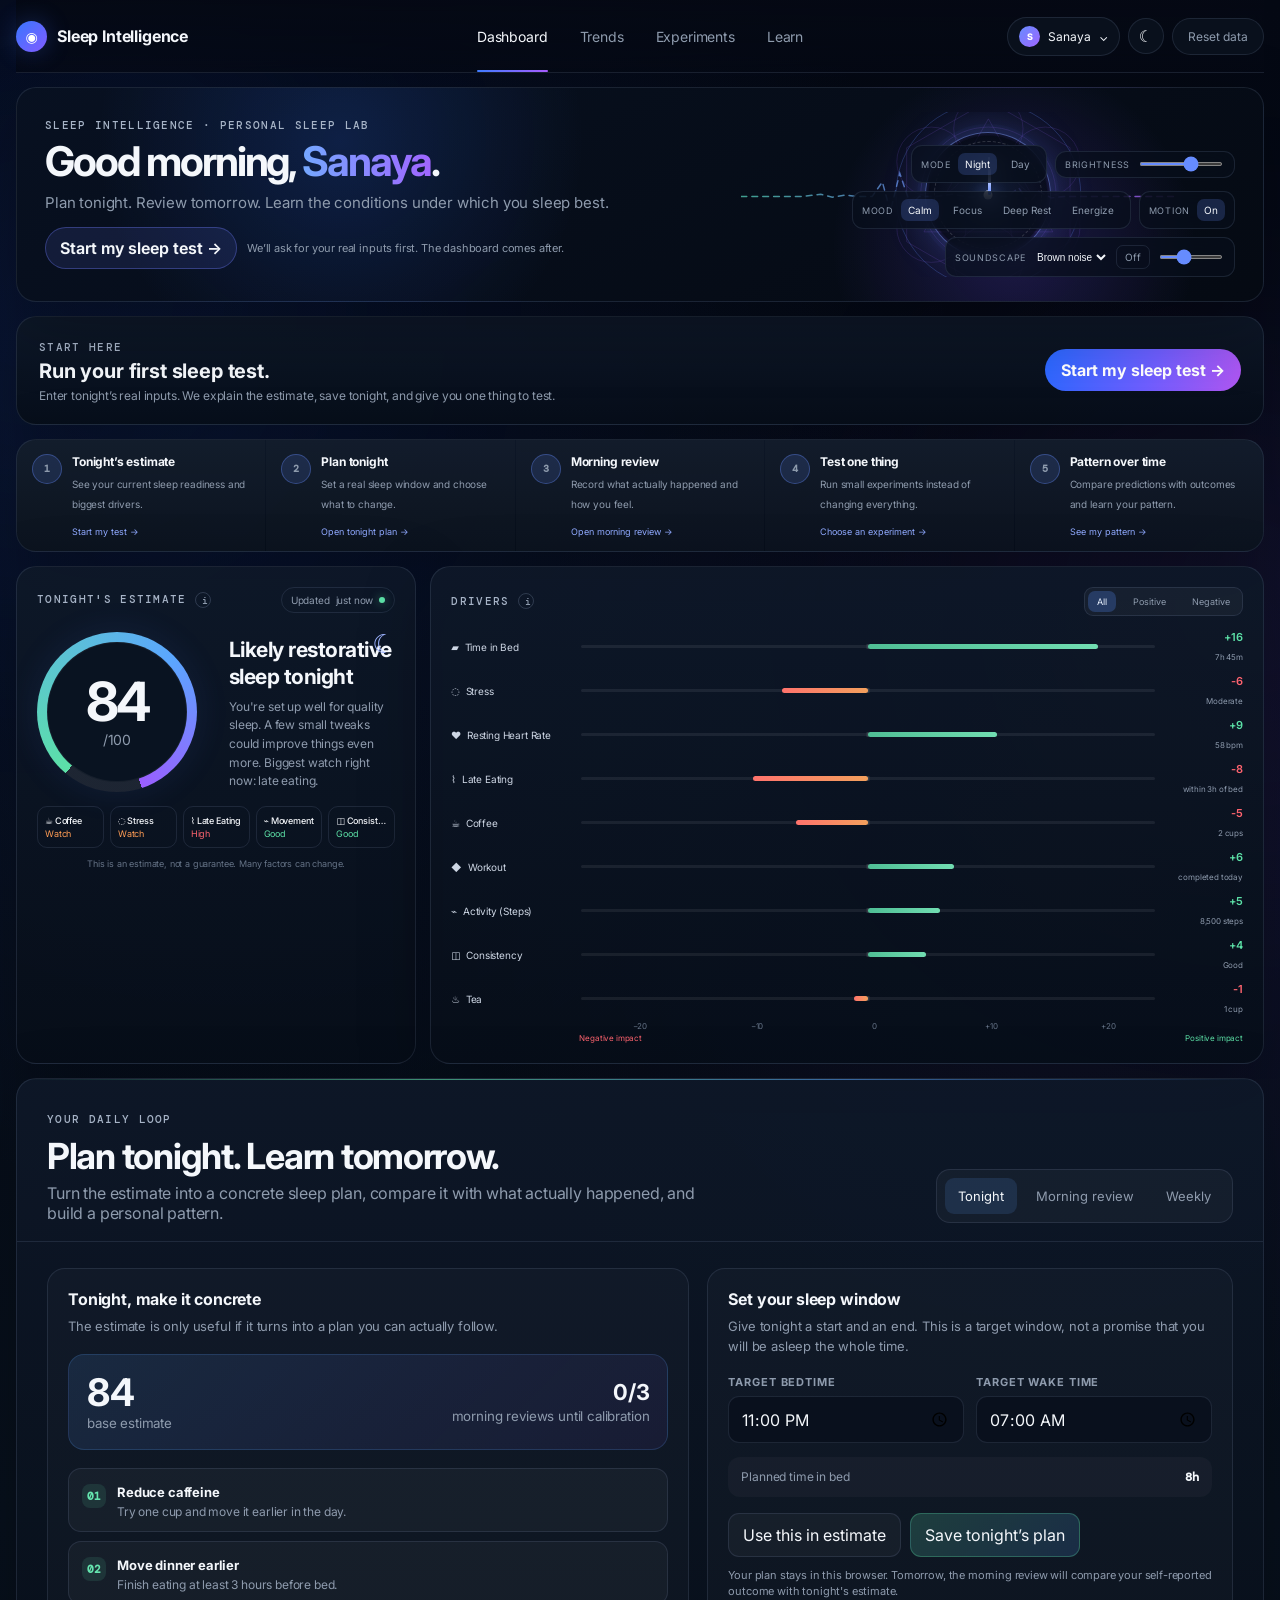
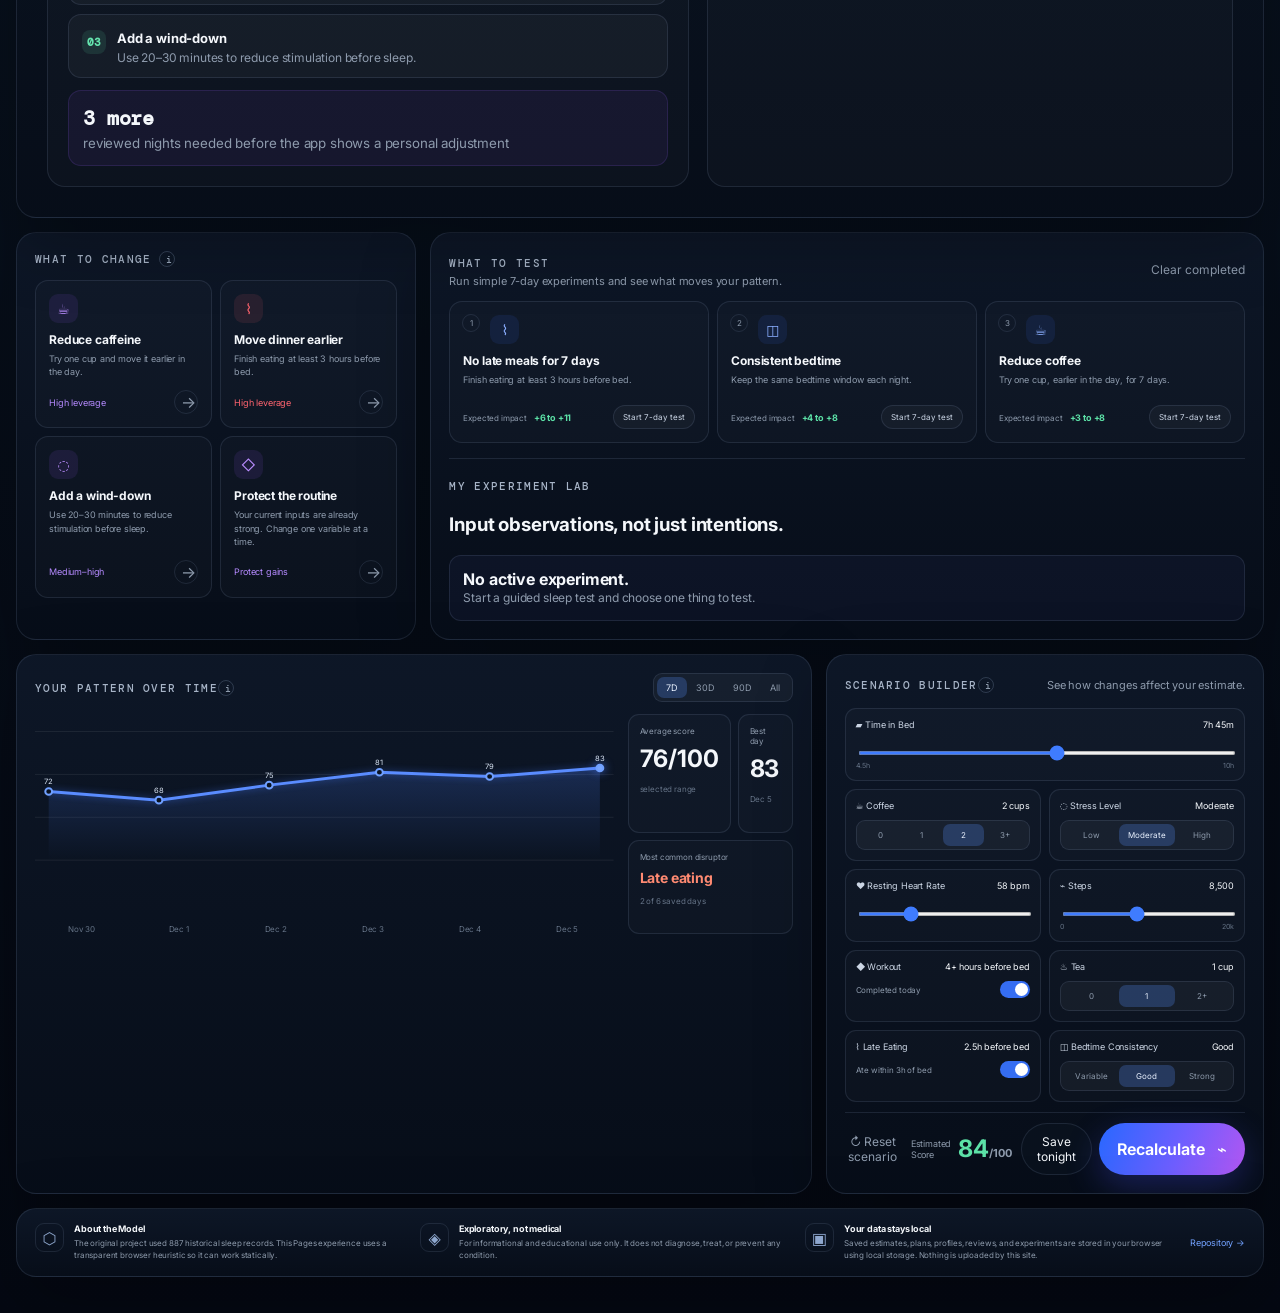
==== commit c283f86e: "Load guided test and soundscapes on published root" ====
--- a/index.html
+++ b/index.html
@@ -96,5 +96,7 @@
   <script src="docs/app.js"></script>
   <script src="docs/practical.js"></script>
   <script src="docs/experience.js"></script>
+  <script src="docs/guide.js"></script>
+  <script src="docs/soundscape.js"></script>
 </body>
 </html>
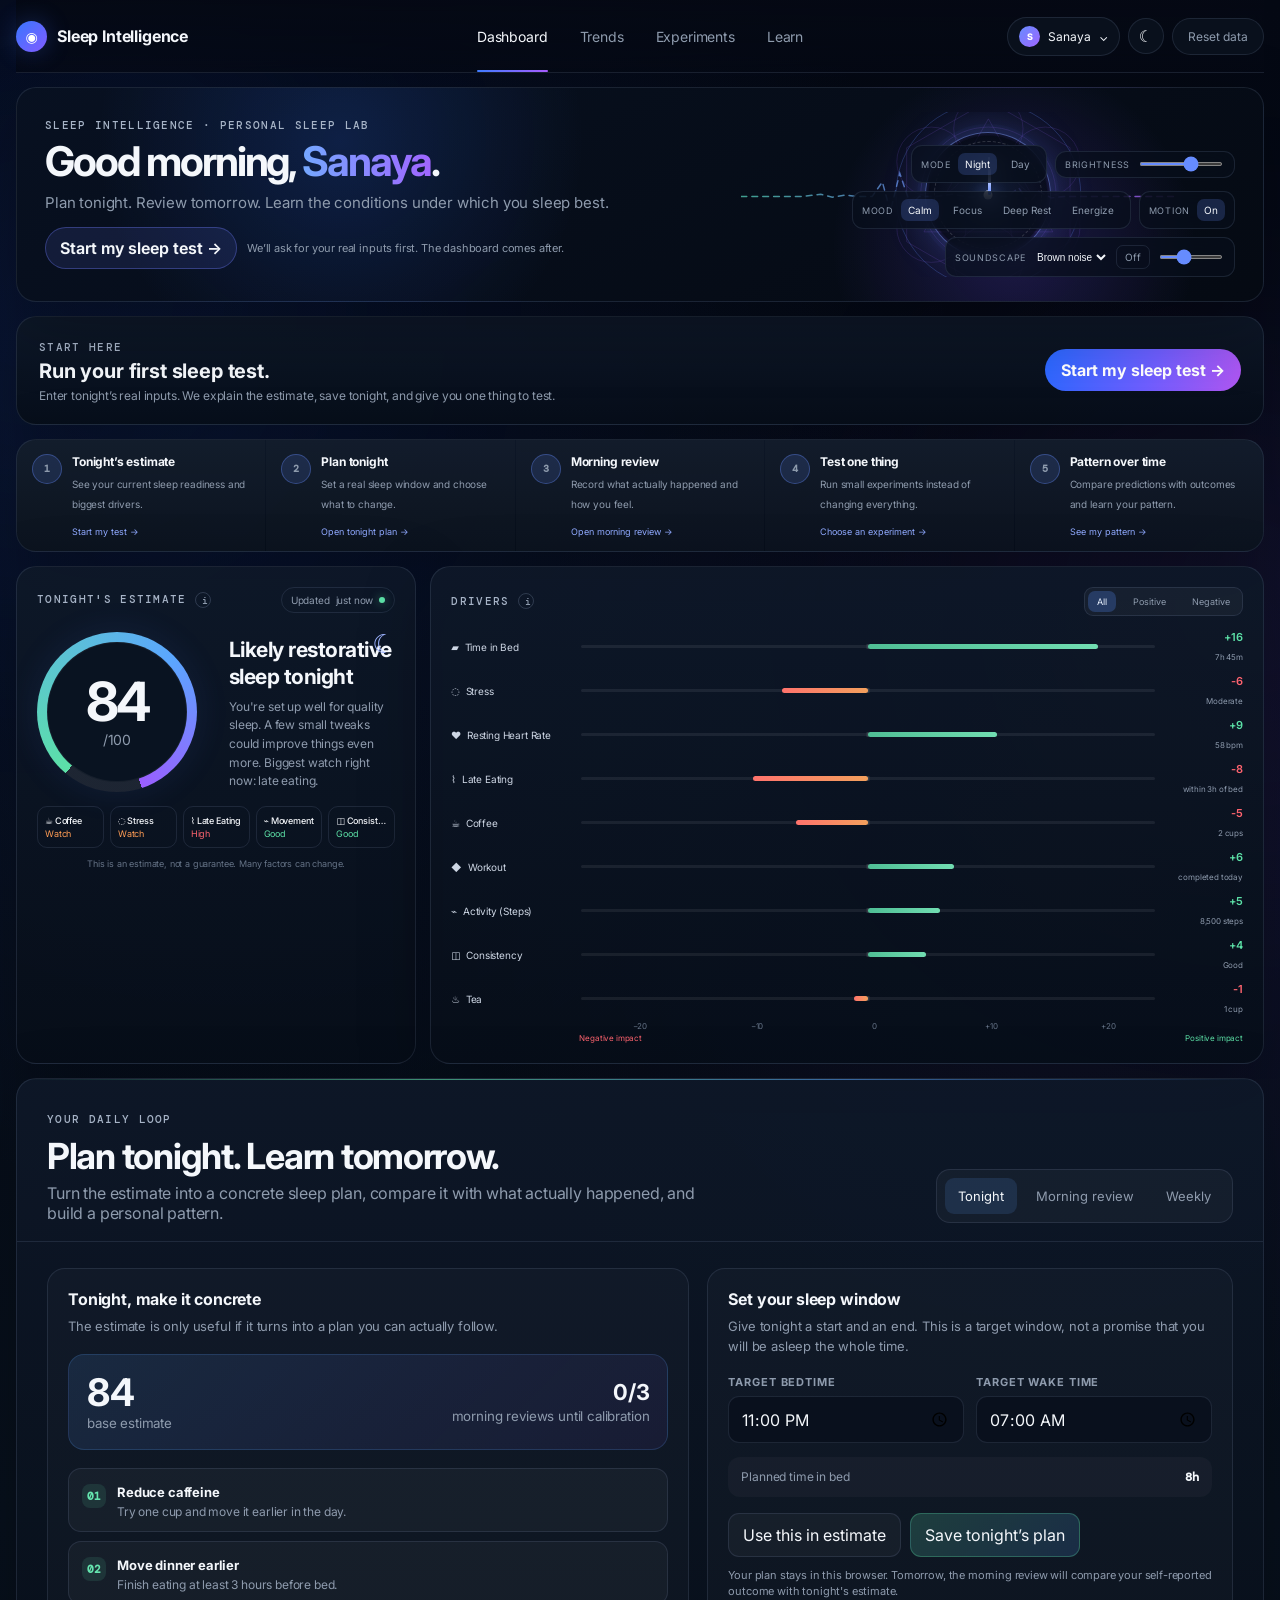
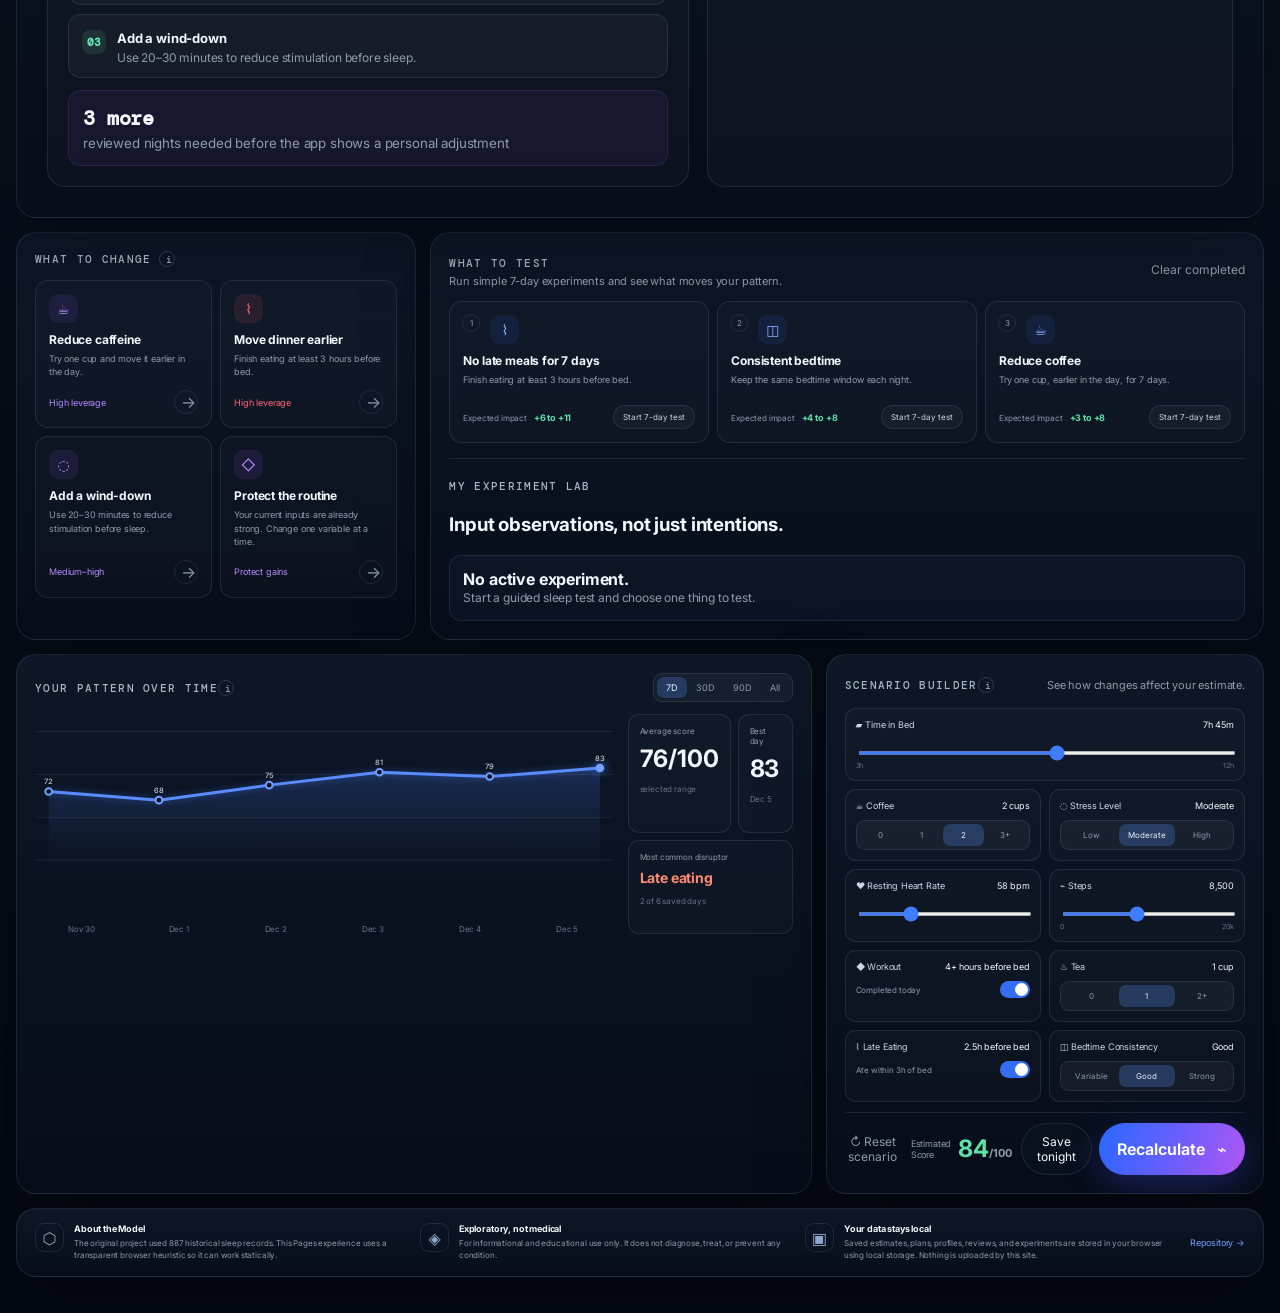
==== commit 808b7a8e: "Force fresh Pages assets and sync sleep range" ====
--- a/index.html
+++ b/index.html
@@ -3,13 +3,16 @@
 <head>
   <meta charset="utf-8" />
   <meta name="viewport" content="width=device-width, initial-scale=1" />
+  <meta http-equiv="Cache-Control" content="no-cache, no-store, must-revalidate" />
+  <meta http-equiv="Pragma" content="no-cache" />
+  <meta http-equiv="Expires" content="0" />
   <meta name="theme-color" content="#050914" />
   <meta name="description" content="Sleep Intelligence — plan tonight, review tomorrow, and learn the conditions under which you sleep best." />
   <title>Sleep Intelligence</title>
   <link rel="preconnect" href="https://fonts.googleapis.com">
   <link rel="preconnect" href="https://fonts.gstatic.com" crossorigin>
   <link href="https://fonts.googleapis.com/css2?family=DM+Mono:wght@400;500&family=Inter:wght@400;500;600;700&display=swap" rel="stylesheet">
-  <link rel="stylesheet" href="docs/styles.css" />
+  <link rel="stylesheet" href="docs/styles.css?v=20260825-0331" />
 </head>
 <body>
   <div class="ambient ambient-a"></div>
@@ -72,7 +75,7 @@
     <section class="builder-panel panel" id="builder">
       <div class="section-label-row split"><div><span class="panel-title">SCENARIO BUILDER</span><button class="info-dot" type="button" data-tooltip="Change the inputs, recalculate, then save tonight to build your history." aria-label="About scenario builder">i</button></div><p>See how changes affect your estimate.</p></div>
       <form id="sleep-form" class="builder-grid">
-        <div class="control-card wide"><div class="control-label"><span>▰ Time in Bed</span><output id="duration-value">7h 45m</output></div><input id="duration" type="range" min="4.5" max="10" step="0.25" value="7.75" /><div class="range-labels"><span>4.5h</span><span>10h</span></div></div>
+        <div class="control-card wide"><div class="control-label"><span>▰ Time in Bed</span><output id="duration-value">7h 45m</output></div><input id="duration" type="range" min="3" max="12" step="0.25" value="7.75" /><div class="range-labels"><span>3h</span><span>12h</span></div></div>
         <div class="control-card"><div class="control-label"><span>☕ Coffee</span><output id="coffee-value">2 cups</output></div><div class="segmented control-segment" data-control="coffee"><button type="button" data-value="0">0</button><button type="button" data-value="1">1</button><button class="selected" type="button" data-value="2">2</button><button type="button" data-value="3">3+</button></div></div>
         <div class="control-card"><div class="control-label"><span>◌ Stress Level</span><output id="stress-value">Moderate</output></div><div class="segmented control-segment" data-control="stress"><button type="button" data-value="low">Low</button><button class="selected" type="button" data-value="moderate">Moderate</button><button type="button" data-value="high">High</button></div></div>
         <div class="control-card"><div class="control-label"><span>♥ Resting Heart Rate</span><output id="hr-value">58 bpm</output></div><input id="heart-rate" type="range" min="45" max="90" step="1" value="58" /></div>
@@ -93,10 +96,10 @@
     </section>
   </main>
   <div class="toast" id="toast" role="status" aria-live="polite"></div>
-  <script src="docs/app.js"></script>
-  <script src="docs/practical.js"></script>
-  <script src="docs/experience.js"></script>
-  <script src="docs/guide.js"></script>
-  <script src="docs/soundscape.js"></script>
+  <script src="docs/app.js?v=20260825-0331"></script>
+  <script src="docs/practical.js?v=20260825-0331"></script>
+  <script src="docs/experience.js?v=20260825-0331"></script>
+  <script src="docs/guide.js?v=20260825-0331"></script>
+  <script src="docs/soundscape.js?v=20260825-0331"></script>
 </body>
 </html>
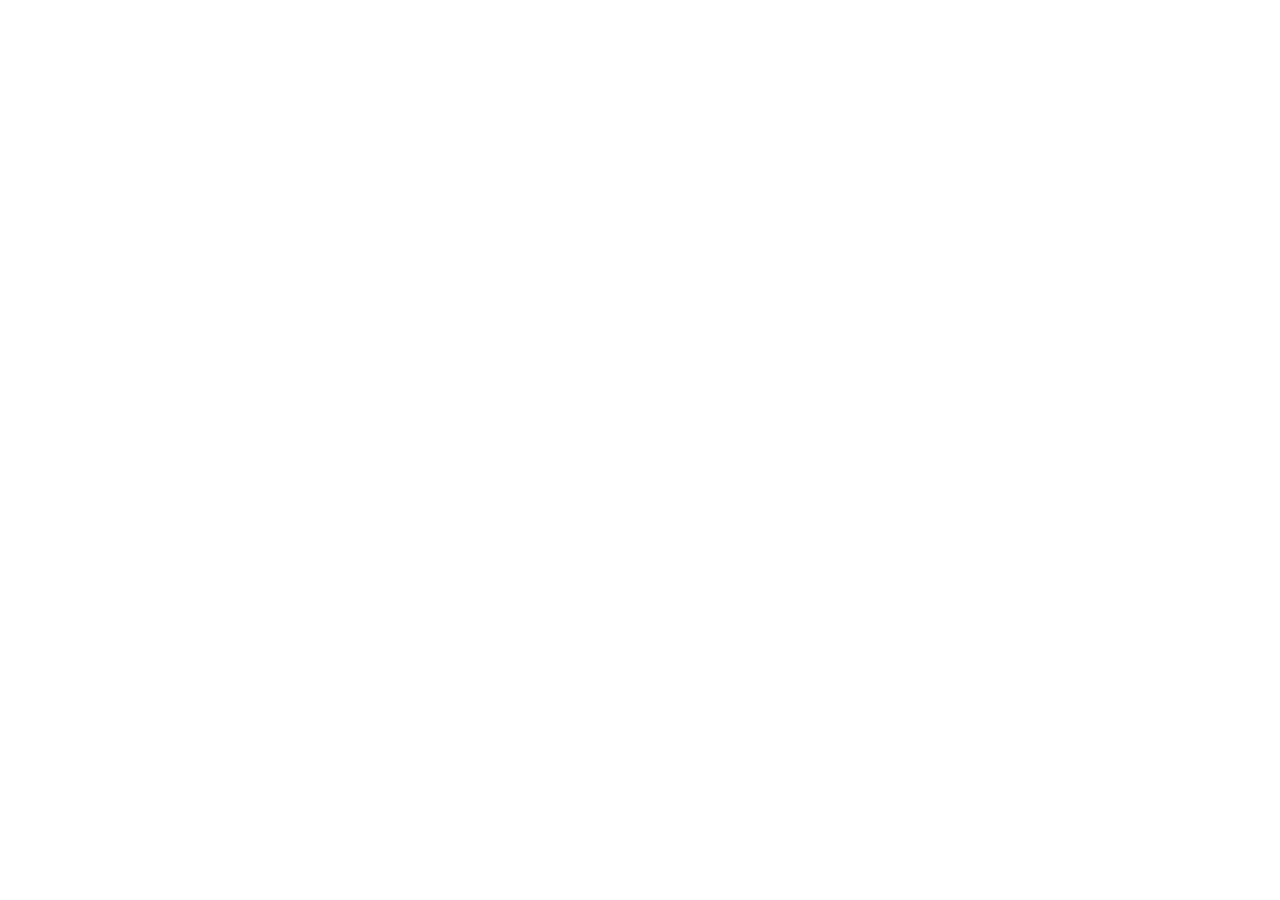
==== commit 09f98cd5: "Force canonical HTTPS and harden Pages entry point" ====
--- a/index.html
+++ b/index.html
@@ -3,16 +3,23 @@
 <head>
   <meta charset="utf-8" />
   <meta name="viewport" content="width=device-width, initial-scale=1" />
+  <meta http-equiv="Content-Security-Policy" content="upgrade-insecure-requests" />
   <meta http-equiv="Cache-Control" content="no-cache, no-store, must-revalidate" />
   <meta http-equiv="Pragma" content="no-cache" />
   <meta http-equiv="Expires" content="0" />
   <meta name="theme-color" content="#050914" />
   <meta name="description" content="Sleep Intelligence — plan tonight, review tomorrow, and learn the conditions under which you sleep best." />
+  <link rel="canonical" href="https://iamlegend-imani.github.io/SleepPredictor/" />
+  <script>
+    if (window.location.protocol !== 'https:') {
+      window.location.replace('https://' + window.location.host + window.location.pathname + window.location.search + window.location.hash);
+    }
+  </script>
   <title>Sleep Intelligence</title>
   <link rel="preconnect" href="https://fonts.googleapis.com">
   <link rel="preconnect" href="https://fonts.gstatic.com" crossorigin>
   <link href="https://fonts.googleapis.com/css2?family=DM+Mono:wght@400;500&family=Inter:wght@400;500;600;700&display=swap" rel="stylesheet">
-  <link rel="stylesheet" href="docs/styles.css?v=20260825-0331" />
+  <link rel="stylesheet" href="docs/styles.css?v=20260825-0406" />
 </head>
 <body>
   <div class="ambient ambient-a"></div>
@@ -96,10 +103,10 @@
     </section>
   </main>
   <div class="toast" id="toast" role="status" aria-live="polite"></div>
-  <script src="docs/app.js?v=20260825-0331"></script>
-  <script src="docs/practical.js?v=20260825-0331"></script>
-  <script src="docs/experience.js?v=20260825-0331"></script>
-  <script src="docs/guide.js?v=20260825-0331"></script>
-  <script src="docs/soundscape.js?v=20260825-0331"></script>
+  <script src="docs/app.js?v=20260825-0406"></script>
+  <script src="docs/practical.js?v=20260825-0406"></script>
+  <script src="docs/experience.js?v=20260825-0406"></script>
+  <script src="docs/guide.js?v=20260825-0406"></script>
+  <script src="docs/soundscape.js?v=20260825-0406"></script>
 </body>
 </html>
